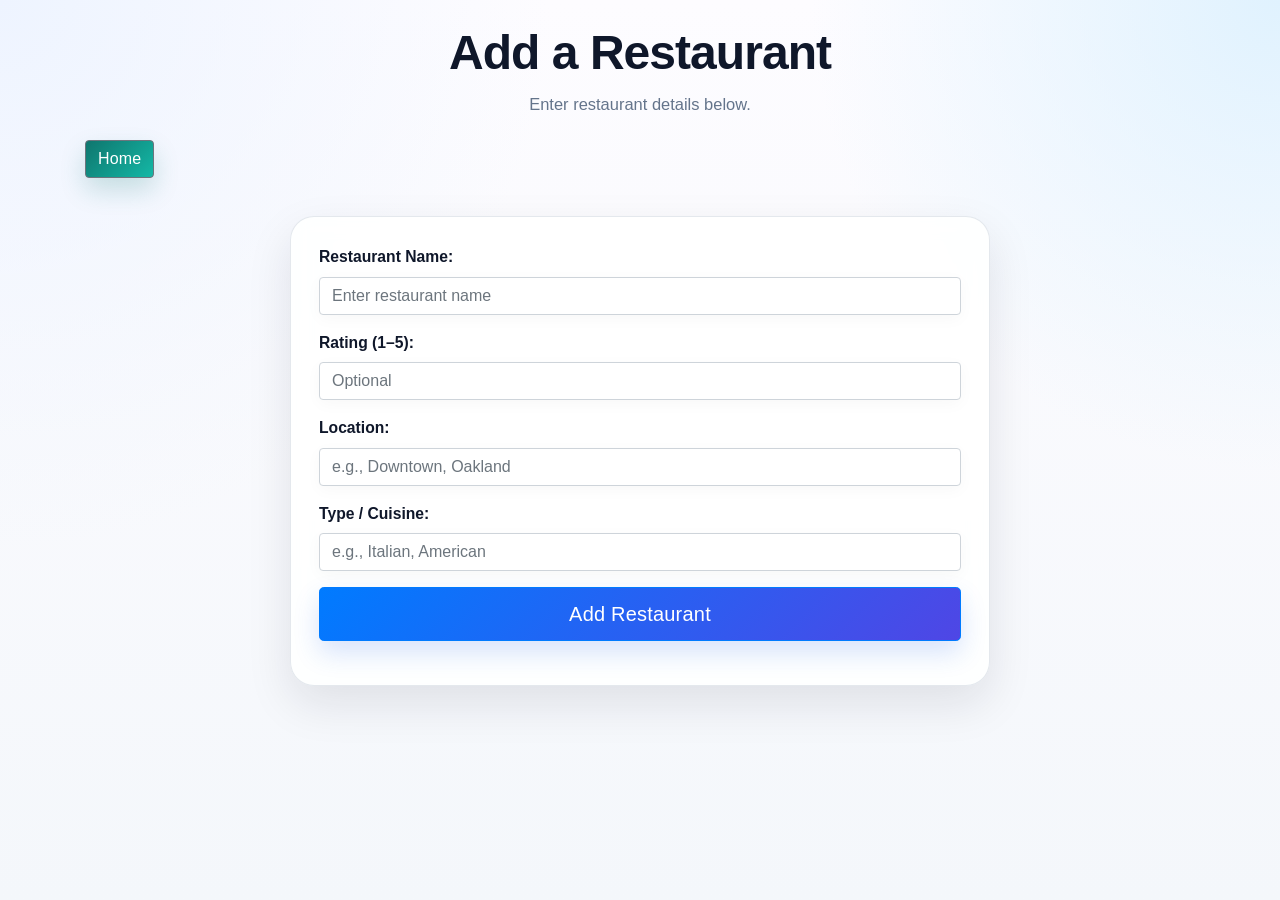
==== RestaurantsAdd.html @ 51a2eeac "Fixed names" ====
<!DOCTYPE html>
<html lang="en">
<head>
<meta charset="UTF-8" />
<meta name="viewport" content="width=device-width, initial-scale=1.0" />
<title>Add Restaurant</title>

<!-- Styles -->
<link rel="stylesheet" href="./stylesheets/style.css" />
<link rel="stylesheet" href="https://maxcdn.bootstrapcdn.com/bootstrap/4.5.2/css/bootstrap.min.css" />
</head>

<body>
<main class="page add-page">

<header class="page-header text-center py-4">
<div class="container">
<h1 class="page-title">Add a Restaurant</h1>
<p class="page-subtitle">Enter restaurant details below.</p>
</div>
</header>

<!-- Navigation -->
<div class="container mb-3">
<button class="btn btn-secondary" onclick="window.location.href='index.html'">
Home
</button>
</div>

<!-- Form Section -->
<section class="page-content">
<div class="container">
<form class="form form-card mx-auto" style="max-width: 700px;">

<!-- Restaurant Name -->
<div class="form-group">
<label for="restaurant_name"><b>Restaurant Name:</b></label>
<input
name="restaurant_name"
id="restaurant_name"
type="text"
class="form-control"
placeholder="Enter restaurant name"
required
/>
</div>

<!-- Rating -->
<div class="form-group">
<label for="rating"><b>Rating (1–5):</b></label>
<input
name="rating"
id="rating"
type="number"
min="1"
max="5"
class="form-control"
placeholder="Optional"
/>
</div>

<!-- Location -->
<div class="form-group">
<label for="location"><b>Location:</b></label>
<input
name="location"
id="location"
type="text"
class="form-control"
placeholder="e.g., Downtown, Oakland"
/>
</div>

<!-- Type -->
<div class="form-group">
<label for="type"><b>Type / Cuisine:</b></label>
<input
name="type"
id="type"
type="text"
class="form-control"
placeholder="e.g., Italian, American"
/>
</div>

<!-- Submit -->
<div class="form-group">
<button type="submit" class="btn btn-primary btn-lg btn-block">
Add Restaurant
</button>
</div>

</form>
</div>
</section>
</main>

<!-- Scripts -->
<script src="https://cdnjs.cloudflare.com/ajax/libs/jquery/3.2.1/jquery.min.js"></script>
<script src="./js/jquery.toaster.js"></script>

<!-- API Script -->
<script src="./js/postRestaurant.js"></script>
</body>
</html>
---- stylesheets/style.css ----
:root {
  --bg-main: #f4f7fb;
  --bg-gradient-1: #eef4ff;
  --bg-gradient-2: #fdfcff;
  --surface: rgba(255, 255, 255, 0.88);
  --surface-strong: #ffffff;
  --text-main: #1e293b;
  --text-soft: #64748b;
  --heading: #0f172a;

  --primary: #2563eb;
  --primary-hover: #1d4ed8;
  --primary-soft: #dbeafe;

  --secondary: #0f766e;
  --secondary-hover: #115e59;

  --accent: #f59e0b;
  --danger: #dc2626;
  --success: #16a34a;

  --border: rgba(148, 163, 184, 0.25);
  --border-strong: rgba(100, 116, 139, 0.22);

  --shadow-sm: 0 10px 25px rgba(15, 23, 42, 0.06);
  --shadow-md: 0 18px 45px rgba(15, 23, 42, 0.10);
  --shadow-lg: 0 24px 65px rgba(15, 23, 42, 0.14);

  --radius-sm: 10px;
  --radius-md: 16px;
  --radius-lg: 24px;

  --transition-fast: 0.2s ease;
  --transition-smooth: 0.35s ease;
}

* {
  box-sizing: border-box;
}

html {
  scroll-behavior: smooth;
}

body {
  background:
    radial-gradient(circle at top left, var(--bg-gradient-1), transparent 35%),
    radial-gradient(circle at top right, #e0f2fe, transparent 30%),
    linear-gradient(180deg, var(--bg-gradient-2) 0%, var(--bg-main) 100%);
  padding: 0;
  margin: 0;
  font-family: 'Nunito', sans-serif;
  font-size: 16px;
  color: var(--text-main);
  min-height: 100vh;
  line-height: 1.6;
}

input,
button,
select,
textarea {
  font-family: 'Nunito', sans-serif;
}

button {
  font-weight: 700;
}

a {
  color: var(--primary);
  text-decoration: none;
  transition: color var(--transition-fast);
}

a:hover {
  color: var(--primary-hover);
  text-decoration: none;
}

/* =========================================================
   PAGE LAYOUT
========================================================= */
.page {
  min-height: 100vh;
  padding-bottom: 40px;
}

.page-header {
  padding-top: 60px !important;
  padding-bottom: 20px !important;
}

.page-title,
.pages-text-center {
  text-align: center;
  color: var(--heading);
  font-weight: 800;
  letter-spacing: -0.02em;
  margin-bottom: 10px;
  font-size: clamp(2rem, 4vw, 3rem);
}

.page-subtitle {
  text-align: center;
  color: var(--text-soft);
  max-width: 720px;
  margin: 0 auto;
  font-size: 1.03rem;
}

.page-content {
  padding: 12px 0 20px;
}

.page-actions {
  padding-top: 24px;
  padding-bottom: 24px;
}

.container,
.container-fluid {
  position: relative;
  z-index: 1;
}

/* =========================================================
   CARDS / PANELS
========================================================= */
.form-card,
.table-section,
.main-div,
.loggedin-div,
.shipment-div {
  background: var(--surface);
  backdrop-filter: blur(10px);
  -webkit-backdrop-filter: blur(10px);
  border: 1px solid var(--border);
  border-radius: var(--radius-lg);
  box-shadow: var(--shadow-md);
}

.form-card,
.main-div,
.loggedin-div,
.shipment-div {
  padding: 28px;
}

.table-section {
  padding: 22px;
  overflow: hidden;
}

/* =========================================================
   FORMS
========================================================= */
.form {
  margin-top: 10px;
}

.form-group {
  margin-bottom: 1.25rem;
}

label {
  color: var(--heading);
  font-weight: 700;
  margin-bottom: 8px;
  display: inline-block;
  font-size: 0.98rem;
}

input,
select,
textarea,
.form-control {
  display: block;
  width: 100%;
  border: 1px solid var(--border-strong);
  border-radius: 14px;
  background: rgba(255, 255, 255, 0.96);
  padding: 14px 16px;
  outline: none;
  margin-bottom: 0;
  transition:
    border-color var(--transition-fast),
    box-shadow var(--transition-fast),
    transform var(--transition-fast),
    background var(--transition-fast);
  font-size: 1rem;
  color: var(--text-main);
  box-shadow: 0 4px 16px rgba(15, 23, 42, 0.03);
}

input::placeholder,
textarea::placeholder {
  color: #94a3b8;
}

input:focus,
select:focus,
textarea:focus,
.form-control:focus {
  border-color: rgba(37, 99, 235, 0.45);
  box-shadow: 0 0 0 4px rgba(37, 99, 235, 0.12);
  background: #ffffff;
  transform: translateY(-1px);
}

.form-control:disabled,
.form-control[readonly] {
  background-color: #f8fafc;
  opacity: 1;
}

/* =========================================================
   BUTTONS
========================================================= */
.btn,
.main-div button,
.loggedin-div button,
.action-btn {
  border: none;
  border-radius: 14px;
  padding: 13px 22px;
  font-size: 1rem;
  font-weight: 800;
  letter-spacing: 0.01em;
  transition:
    transform var(--transition-fast),
    box-shadow var(--transition-fast),
    background var(--transition-fast),
    color var(--transition-fast),
    opacity var(--transition-fast);
  box-shadow: 0 12px 26px rgba(37, 99, 235, 0.18);
  position: relative;
  overflow: hidden;
}

.btn::before,
.main-div button::before,
.loggedin-div button::before,
.action-btn::before {
  content: "";
  position: absolute;
  top: 0;
  left: -120%;
  width: 120%;
  height: 100%;
  background: linear-gradient(
    120deg,
    transparent 0%,
    rgba(255, 255, 255, 0.24) 45%,
    transparent 100%
  );
  transition: left 0.6s ease;
}

.btn:hover::before,
.main-div button:hover::before,
.loggedin-div button:hover::before,
.action-btn:hover::before {
  left: 130%;
}

.btn:hover,
.main-div button:hover,
.loggedin-div button:hover,
.action-btn:hover {
  transform: translateY(-3px) scale(1.01);
  box-shadow: 0 18px 32px rgba(37, 99, 235, 0.22);
  cursor: pointer;
}

.btn:active,
.main-div button:active,
.loggedin-div button:active,
.action-btn:active {
  transform: translateY(0) scale(0.98);
  box-shadow: 0 8px 20px rgba(37, 99, 235, 0.18);
}

.btn-primary,
.main-div button,
.loggedin-div button {
  background: linear-gradient(135deg, var(--primary), #4f46e5);
  color: #fff;
}

.btn-primary:hover,
.main-div button:hover,
.loggedin-div button:hover {
  background: linear-gradient(135deg, var(--primary-hover), #4338ca);
  color: #fff;
}

.btn-secondary,
.home-button .btn,
.logout-topright .btn,
.action-btn {
  background: linear-gradient(135deg, #0f766e, #14b8a6);
  color: #fff;
  box-shadow: 0 12px 26px rgba(15, 118, 110, 0.20);
}

.btn-secondary:hover,
.home-button .btn:hover,
.logout-topright .btn:hover,
.action-btn:hover {
  background: linear-gradient(135deg, var(--secondary-hover), #0f766e);
  color: #fff;
  box-shadow: 0 18px 34px rgba(15, 118, 110, 0.24);
}

.btn-block {
  border-radius: 16px;
  min-height: 54px;
}

.action-buttons {
  gap: 14px;
}

/* =========================================================
   HOME / TOP BUTTONS
========================================================= */
.home-button,
.logout-topright {
  position: static;
  margin: 0;
}

.home-button .btn,
.logout-topright .btn {
  min-width: 140px;
}

/* =========================================================
   LEGACY LAYOUT SUPPORT
========================================================= */
.main-div,
.loggedin-div {
  width: 420px;
  max-width: calc(100% - 24px);
  margin: 60px auto 0;
  font-size: 20px;
}

.main-div input {
  font-size: 1rem;
  margin-bottom: 18px;
}

.loggedin-div {
  width: 340px;
  max-width: calc(100% - 24px);
}

.loggedin-div p {
  margin-bottom: 20px;
}

.loggedin-div a {
  color: var(--primary);
  font-weight: 700;
}

.logo {
  width: 400px;
  max-width: 100%;
}

.shipment-div {
  width: 420px;
  max-width: calc(100% - 24px);
  margin: 60px auto 0;
}

.shipment-div p {
  margin-inline: 0;
}

/* =========================================================
   TABLE / GRID.JS
========================================================= */
#table {
  width: 100%;
}

.gridjs-wrapper {
  border: 1px solid var(--border) !important;
  border-radius: 18px !important;
  overflow: hidden !important;
  box-shadow: inset 0 1px 0 rgba(255,255,255,0.2);
}

.gridjs-container {
  color: var(--text-main);
  font-family: 'Nunito', sans-serif !important;
}

.gridjs-head {
  background: transparent !important;
}

.gridjs-search {
  margin-bottom: 18px !important;
}

.gridjs-search-input {
  border-radius: 14px !important;
  border: 1px solid var(--border-strong) !important;
  padding: 12px 16px !important;
  background: rgba(255,255,255,0.96) !important;
  color: var(--text-main) !important;
  transition: all var(--transition-fast) !important;
}

.gridjs-search-input:focus {
  border-color: rgba(37, 99, 235, 0.45) !important;
  box-shadow: 0 0 0 4px rgba(37, 99, 235, 0.12) !important;
  outline: none !important;
}

.gridjs-table {
  width: 100% !important;
  border-collapse: collapse !important;
  background: transparent !important;
}

.gridjs-th {
  background: linear-gradient(180deg, #f8fbff, #eef4ff) !important;
  color: var(--heading) !important;
  font-weight: 800 !important;
  border-bottom: 1px solid var(--border) !important;
  padding: 14px 16px !important;
}

.gridjs-td {
  padding: 14px 16px !important;
  border-bottom: 1px solid rgba(148, 163, 184, 0.18) !important;
  color: var(--text-main) !important;
  background: rgba(255,255,255,0.78) !important;
}

.gridjs-tr:hover .gridjs-td {
  background: #f8fbff !important;
}

.gridjs-footer {
  border-top: 1px solid var(--border) !important;
  background: rgba(255, 255, 255, 0.8) !important;
  padding: 14px !important;
}

.gridjs-pagination .gridjs-pages button {
  border-radius: 10px !important;
  border: 1px solid var(--border) !important;
  background: #fff !important;
  color: var(--text-main) !important;
  transition: all var(--transition-fast) !important;
}

.gridjs-pagination .gridjs-pages button:hover {
  background: var(--primary-soft) !important;
  color: var(--primary) !important;
  transform: translateY(-1px);
}

.gridjs-pagination .gridjs-pages button.gridjs-currentPage {
  background: linear-gradient(135deg, var(--primary), #4f46e5) !important;
  color: #fff !important;
  border-color: transparent !important;
  box-shadow: 0 10px 20px rgba(37, 99, 235, 0.18);
}

/* =========================================================
   TOAST / NOTIFICATIONS
========================================================= */
.toaster {
  top: 18px !important;
  right: 18px !important;
}

.alert {
  border: none !important;
  border-radius: 16px !important;
  box-shadow: var(--shadow-md) !important;
  padding: 16px 18px !important;
  font-weight: 700;
}

.alert-success {
  background: linear-gradient(135deg, #dcfce7, #bbf7d0) !important;
  color: #166534 !important;
}

.alert-danger {
  background: linear-gradient(135deg, #fee2e2, #fecaca) !important;
  color: #991b1b !important;
}

.alert-warning {
  background: linear-gradient(135deg, #fef3c7, #fde68a) !important;
  color: #92400e !important;
}

.alert-info {
  background: linear-gradient(135deg, #dbeafe, #bfdbfe) !important;
  color: #1d4ed8 !important;
}

/* =========================================================
   UTILITIES / DECORATIVE ELEMENTS
========================================================= */
div.relative {
  position: relative;
  left: 0;
  border: none;
}

.topright {
  position: absolute;
  top: 40px;
  right: 16px;
  font-size: 18px;
}

.preloader {
  position: fixed;
  inset: 0;
  background: rgba(255, 255, 255, 0.9);
  z-index: 9999;
  backdrop-filter: blur(6px);
  -webkit-backdrop-filter: blur(6px);
}

.spinner {
  margin: auto;
  width: 58px;
  height: 58px;
  position: relative;
  border: 3px solid rgba(37, 99, 235, 0.12);
  border-radius: 50%;
  top: 50%;
  transform: translateY(-50%);
}

.spinner:before {
  content: "";
  display: block;
  padding-top: 100%;
}

.spinner:after {
  content: "";
  position: absolute;
  inset: 0;
  border-radius: 50%;
  border: 3px solid var(--primary);
  border-top-color: transparent;
  animation: spin 0.9s linear infinite;
}

/* =========================================================
   RESPONSIVE
========================================================= */
@media (max-width: 991px) {
  .page-header {
    padding-top: 44px !important;
  }

  .form-card,
  .table-section,
  .main-div,
  .loggedin-div,
  .shipment-div {
    padding: 22px;
    border-radius: 20px;
  }

  .page-subtitle {
    font-size: 0.98rem;
    padding: 0 10px;
  }
}

@media (max-width: 767px) {
  body {
    font-size: 15px;
  }

  .page-title,
  .pages-text-center {
    margin-top: 0;
    margin-bottom: 10px;
  }

  .container,
  .container-fluid {
    padding-left: 16px;
    padding-right: 16px;
  }

  .form-card,
  .table-section {
    padding: 18px;
  }

  .btn,
  .main-div button,
  .loggedin-div button,
  .action-btn {
    width: 100%;
  }

  .action-buttons {
    width: 100%;
    display: grid !important;
    grid-template-columns: 1fr;
  }

  .gridjs-search {
    width: 100%;
  }

  .gridjs-search-input {
    width: 100% !important;
  }
}

@keyframes spin {
  to {
    transform: rotate(360deg);
  }
}
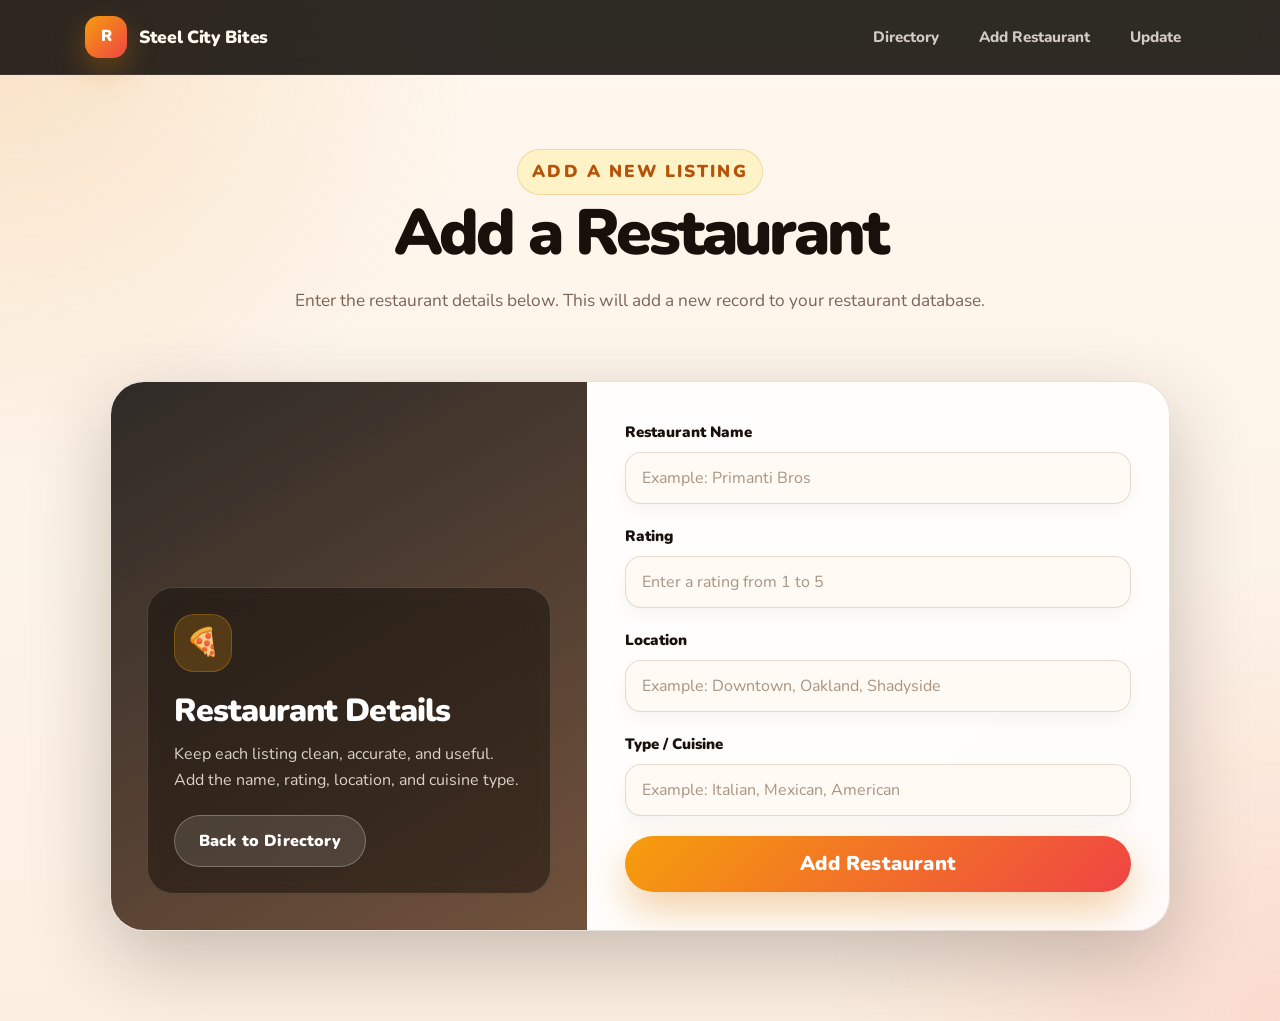
==== commit 0305e13d: "Update RestaurantsAdd.html" ====
--- a/RestaurantsAdd.html
+++ b/RestaurantsAdd.html
@@ -1,105 +1,161 @@
 <!DOCTYPE html>
 <html lang="en">
 <head>
-<meta charset="UTF-8" />
-<meta name="viewport" content="width=device-width, initial-scale=1.0" />
-<title>Add Restaurant</title>
+  <meta charset="UTF-8" />
+  <meta name="viewport" content="width=device-width, initial-scale=1.0" />
 
-<!-- Styles -->
-<link rel="stylesheet" href="./stylesheets/style.css" />
-<link rel="stylesheet" href="https://maxcdn.bootstrapcdn.com/bootstrap/4.5.2/css/bootstrap.min.css" />
+  <title>Add Restaurant</title>
+
+  <!-- Google Font -->
+  <link href="https://fonts.googleapis.com/css?family=Nunito:400,600,700,800,900" rel="stylesheet" />
+
+  <!-- Bootstrap -->
+  <link rel="stylesheet" href="https://maxcdn.bootstrapcdn.com/bootstrap/4.5.2/css/bootstrap.min.css" />
+
+  <!-- Custom CSS -->
+  <link rel="stylesheet" href="./stylesheets/style.css" />
 </head>
 
 <body>
-<main class="page add-page">
+  <main class="site-page form-page">
 
-<header class="page-header text-center py-4">
-<div class="container">
-<h1 class="page-title">Add a Restaurant</h1>
-<p class="page-subtitle">Enter restaurant details below.</p>
-</div>
-</header>
+    <!-- NAVBAR -->
+    <nav class="restaurant-navbar">
+      <div class="container nav-inner">
+        <a href="index.html" class="brand">
+          <span class="brand-mark">R</span>
+          <span class="brand-text">Steel City Bites</span>
+        </a>
 
-<!-- Navigation -->
-<div class="container mb-3">
-<button class="btn btn-secondary" onclick="window.location.href='index.html'">
-Home
-</button>
-</div>
+        <div class="nav-links">
+          <a href="index.html">Directory</a>
+          <a href="RestaurantsAdd.html">Add Restaurant</a>
+          <a href="RestaurantsUpdate.html">Update</a>
+        </div>
+      </div>
+    </nav>
 
-<!-- Form Section -->
-<section class="page-content">
-<div class="container">
-<form class="form form-card mx-auto" style="max-width: 700px;">
+    <!-- FORM HERO -->
+    <header class="form-hero">
+      <div class="container">
+        <div class="form-hero-content reveal">
+          <p class="eyebrow">Add a new listing</p>
+          <h1>Add a Restaurant</h1>
+          <p>
+            Enter the restaurant details below. This will add a new record to your restaurant database.
+          </p>
+        </div>
+      </div>
+    </header>
 
-<!-- Restaurant Name -->
-<div class="form-group">
-<label for="restaurant_name"><b>Restaurant Name:</b></label>
-<input
-name="restaurant_name"
-id="restaurant_name"
-type="text"
-class="form-control"
-placeholder="Enter restaurant name"
-required
-/>
-</div>
+    <!-- FORM SECTION -->
+    <section class="form-section">
+      <div class="container">
 
-<!-- Rating -->
-<div class="form-group">
-<label for="rating"><b>Rating (1–5):</b></label>
-<input
-name="rating"
-id="rating"
-type="number"
-min="1"
-max="5"
-class="form-control"
-placeholder="Optional"
-/>
-</div>
+        <div class="form-shell reveal delay-1">
 
-<!-- Location -->
-<div class="form-group">
-<label for="location"><b>Location:</b></label>
-<input
-name="location"
-id="location"
-type="text"
-class="form-control"
-placeholder="e.g., Downtown, Oakland"
-/>
-</div>
+          <div class="form-side">
+            <div class="form-side-card">
+              <span class="side-icon">🍕</span>
+              <h2>Restaurant Details</h2>
+              <p>
+                Keep each listing clean, accurate, and useful. Add the name, rating,
+                location, and cuisine type.
+              </p>
 
-<!-- Type -->
-<div class="form-group">
-<label for="type"><b>Type / Cuisine:</b></label>
-<input
-name="type"
-id="type"
-type="text"
-class="form-control"
-placeholder="e.g., Italian, American"
-/>
-</div>
+              <button class="btn btn-outline-light-custom" onclick="window.location.href='index.html'" type="button">
+                Back to Directory
+              </button>
+            </div>
+          </div>
 
-<!-- Submit -->
-<div class="form-group">
-<button type="submit" class="btn btn-primary btn-lg btn-block">
-Add Restaurant
-</button>
-</div>
+          <form class="form restaurant-form">
 
-</form>
-</div>
-</section>
-</main>
+            <div class="form-group">
+              <label for="restaurant_name">Restaurant Name</label>
+              <input
+                name="restaurant_name"
+                id="restaurant_name"
+                type="text"
+                class="form-control"
+                placeholder="Example: Primanti Bros"
+                required
+              />
+            </div>
 
-<!-- Scripts -->
-<script src="https://cdnjs.cloudflare.com/ajax/libs/jquery/3.2.1/jquery.min.js"></script>
-<script src="./js/jquery.toaster.js"></script>
+            <div class="form-group">
+              <label for="rating">Rating</label>
+              <input
+                name="rating"
+                id="rating"
+                type="number"
+                min="1"
+                max="5"
+                class="form-control"
+                placeholder="Enter a rating from 1 to 5"
+              />
+            </div>
 
-<!-- API Script -->
-<script src="./js/postRestaurant.js"></script>
+            <div class="form-group">
+              <label for="location">Location</label>
+              <input
+                name="location"
+                id="location"
+                type="text"
+                class="form-control"
+                placeholder="Example: Downtown, Oakland, Shadyside"
+              />
+            </div>
+
+            <div class="form-group">
+              <label for="type">Type / Cuisine</label>
+              <input
+                name="type"
+                id="type"
+                type="text"
+                class="form-control"
+                placeholder="Example: Italian, Mexican, American"
+              />
+            </div>
+
+            <button type="submit" class="btn btn-primary-custom btn-lg btn-block">
+              Add Restaurant
+            </button>
+
+          </form>
+
+        </div>
+
+      </div>
+    </section>
+
+  </main>
+
+  <!-- Scripts -->
+  <script src="https://cdnjs.cloudflare.com/ajax/libs/jquery/3.2.1/jquery.min.js"></script>
+  <script src="./js/jquery.toaster.js"></script>
+  <script src="./js/postRestaurants.js"></script>
+
+  <!-- Fade-in animation script -->
+  <script>
+    const revealElements = document.querySelectorAll(".reveal");
+
+    const revealObserver = new IntersectionObserver(
+      entries => {
+        entries.forEach(entry => {
+          if (entry.isIntersecting) {
+            entry.target.classList.add("visible");
+          }
+        });
+      },
+      {
+        threshold: 0.15
+      }
+    );
+
+    revealElements.forEach(element => {
+      revealObserver.observe(element);
+    });
+  </script>
 </body>
-</html>+</html>
--- a/stylesheets/style.css
+++ b/stylesheets/style.css
@@ -1,39 +1,47 @@
 :root {
-  --bg-main: #f4f7fb;
-  --bg-gradient-1: #eef4ff;
-  --bg-gradient-2: #fdfcff;
-  --surface: rgba(255, 255, 255, 0.88);
-  --surface-strong: #ffffff;
-  --text-main: #1e293b;
-  --text-soft: #64748b;
-  --heading: #0f172a;
-
-  --primary: #2563eb;
-  --primary-hover: #1d4ed8;
-  --primary-soft: #dbeafe;
-
-  --secondary: #0f766e;
-  --secondary-hover: #115e59;
-
-  --accent: #f59e0b;
-  --danger: #dc2626;
-  --success: #16a34a;
-
-  --border: rgba(148, 163, 184, 0.25);
-  --border-strong: rgba(100, 116, 139, 0.22);
-
-  --shadow-sm: 0 10px 25px rgba(15, 23, 42, 0.06);
-  --shadow-md: 0 18px 45px rgba(15, 23, 42, 0.10);
-  --shadow-lg: 0 24px 65px rgba(15, 23, 42, 0.14);
-
-  --radius-sm: 10px;
-  --radius-md: 16px;
-  --radius-lg: 24px;
+  --bg-dark: #120d09;
+  --bg-brown: #21150f;
+  --bg-cream: #fff8ef;
+  --bg-soft: #fbefe1;
+
+  --surface: rgba(255, 255, 255, 0.92);
+  --surface-dark: rgba(38, 23, 15, 0.92);
+
+  --text-main: #2a1c13;
+  --text-soft: #7b6556;
+  --text-light: #fff8ef;
+
+  --heading: #1a100b;
+
+  --primary: #d97706;
+  --primary-hover: #b45309;
+  --primary-light: #fef3c7;
+
+  --accent: #ef4444;
+  --accent-dark: #991b1b;
+
+  --green: #166534;
+  --green-soft: #dcfce7;
+
+  --border: rgba(120, 72, 38, 0.18);
+  --border-light: rgba(255, 255, 255, 0.18);
+
+  --shadow-sm: 0 10px 24px rgba(33, 21, 15, 0.10);
+  --shadow-md: 0 20px 50px rgba(33, 21, 15, 0.16);
+  --shadow-lg: 0 28px 80px rgba(33, 21, 15, 0.24);
+
+  --radius-sm: 12px;
+  --radius-md: 18px;
+  --radius-lg: 28px;
 
   --transition-fast: 0.2s ease;
   --transition-smooth: 0.35s ease;
 }
 
+/* =========================================================
+   GLOBAL
+========================================================= */
+
 * {
   box-sizing: border-box;
 }
@@ -43,365 +51,413 @@
 }
 
 body {
+  margin: 0;
+  padding: 0;
+  font-family: 'Nunito', sans-serif;
+  color: var(--text-main);
   background:
-    radial-gradient(circle at top left, var(--bg-gradient-1), transparent 35%),
-    radial-gradient(circle at top right, #e0f2fe, transparent 30%),
-    linear-gradient(180deg, var(--bg-gradient-2) 0%, var(--bg-main) 100%);
-  padding: 0;
-  margin: 0;
-  font-family: 'Nunito', sans-serif;
-  font-size: 16px;
-  color: var(--text-main);
+    radial-gradient(circle at top left, rgba(217, 119, 6, 0.16), transparent 28%),
+    radial-gradient(circle at top right, rgba(239, 68, 68, 0.12), transparent 30%),
+    linear-gradient(180deg, var(--bg-cream) 0%, var(--bg-soft) 100%);
   min-height: 100vh;
   line-height: 1.6;
 }
 
+button,
 input,
-button,
 select,
 textarea {
   font-family: 'Nunito', sans-serif;
 }
 
-button {
-  font-weight: 700;
-}
-
 a {
-  color: var(--primary);
+  color: inherit;
   text-decoration: none;
-  transition: color var(--transition-fast);
 }
 
 a:hover {
-  color: var(--primary-hover);
   text-decoration: none;
 }
 
-/* =========================================================
-   PAGE LAYOUT
-========================================================= */
-.page {
+.site-page {
   min-height: 100vh;
-  padding-bottom: 40px;
-}
-
-.page-header {
-  padding-top: 60px !important;
-  padding-bottom: 20px !important;
-}
-
-.page-title,
-.pages-text-center {
-  text-align: center;
-  color: var(--heading);
+  overflow-x: hidden;
+}
+
+/* =========================================================
+   NAVBAR
+========================================================= */
+
+.restaurant-navbar {
+  position: sticky;
+  top: 0;
+  z-index: 50;
+  background: rgba(18, 13, 9, 0.88);
+  backdrop-filter: blur(18px);
+  -webkit-backdrop-filter: blur(18px);
+  border-bottom: 1px solid rgba(255, 255, 255, 0.08);
+}
+
+.nav-inner {
+  min-height: 74px;
+  display: flex;
+  align-items: center;
+  justify-content: space-between;
+  gap: 24px;
+}
+
+.brand {
+  display: inline-flex;
+  align-items: center;
+  gap: 12px;
+  color: var(--text-light);
+  font-weight: 900;
+  letter-spacing: -0.02em;
+}
+
+.brand:hover {
+  color: #ffffff;
+}
+
+.brand-mark {
+  width: 42px;
+  height: 42px;
+  border-radius: 14px;
+  display: inline-flex;
+  align-items: center;
+  justify-content: center;
+  background:
+    linear-gradient(135deg, #f59e0b, #ef4444);
+  color: white;
+  font-weight: 900;
+  box-shadow: 0 12px 30px rgba(217, 119, 6, 0.35);
+}
+
+.brand-text {
+  font-size: 1.1rem;
+}
+
+.nav-links {
+  display: flex;
+  align-items: center;
+  gap: 12px;
+}
+
+.nav-links a {
+  color: rgba(255, 248, 239, 0.78);
   font-weight: 800;
-  letter-spacing: -0.02em;
-  margin-bottom: 10px;
-  font-size: clamp(2rem, 4vw, 3rem);
-}
-
-.page-subtitle {
-  text-align: center;
-  color: var(--text-soft);
-  max-width: 720px;
-  margin: 0 auto;
-  font-size: 1.03rem;
-}
-
-.page-content {
-  padding: 12px 0 20px;
-}
-
-.page-actions {
-  padding-top: 24px;
-  padding-bottom: 24px;
-}
-
-.container,
-.container-fluid {
+  font-size: 0.95rem;
+  padding: 10px 14px;
+  border-radius: 999px;
+  transition:
+    background var(--transition-fast),
+    color var(--transition-fast),
+    transform var(--transition-fast);
+}
+
+.nav-links a:hover {
+  color: #ffffff;
+  background: rgba(255, 255, 255, 0.10);
+  transform: translateY(-1px);
+}
+
+/* =========================================================
+   HERO
+========================================================= */
+
+.hero-section {
   position: relative;
-  z-index: 1;
-}
-
-/* =========================================================
-   CARDS / PANELS
-========================================================= */
-.form-card,
-.table-section,
-.main-div,
-.loggedin-div,
-.shipment-div {
-  background: var(--surface);
-  backdrop-filter: blur(10px);
-  -webkit-backdrop-filter: blur(10px);
-  border: 1px solid var(--border);
-  border-radius: var(--radius-lg);
-  box-shadow: var(--shadow-md);
-}
-
-.form-card,
-.main-div,
-.loggedin-div,
-.shipment-div {
-  padding: 28px;
-}
-
-.table-section {
-  padding: 22px;
+  min-height: 620px;
+  display: flex;
+  align-items: center;
+  background:
+    linear-gradient(120deg, rgba(18, 13, 9, 0.90), rgba(61, 34, 18, 0.72)),
+    url("https://images.unsplash.com/photo-1517248135467-4c7edcad34c4?auto=format&fit=crop&w=1800&q=80");
+  background-size: cover;
+  background-position: center;
   overflow: hidden;
 }
 
-/* =========================================================
-   FORMS
-========================================================= */
-.form {
-  margin-top: 10px;
-}
-
-.form-group {
-  margin-bottom: 1.25rem;
-}
-
-label {
-  color: var(--heading);
-  font-weight: 700;
-  margin-bottom: 8px;
-  display: inline-block;
-  font-size: 0.98rem;
-}
-
-input,
-select,
-textarea,
-.form-control {
-  display: block;
-  width: 100%;
-  border: 1px solid var(--border-strong);
-  border-radius: 14px;
-  background: rgba(255, 255, 255, 0.96);
-  padding: 14px 16px;
-  outline: none;
-  margin-bottom: 0;
-  transition:
-    border-color var(--transition-fast),
-    box-shadow var(--transition-fast),
-    transform var(--transition-fast),
-    background var(--transition-fast);
-  font-size: 1rem;
-  color: var(--text-main);
-  box-shadow: 0 4px 16px rgba(15, 23, 42, 0.03);
-}
-
-input::placeholder,
-textarea::placeholder {
-  color: #94a3b8;
-}
-
-input:focus,
-select:focus,
-textarea:focus,
-.form-control:focus {
-  border-color: rgba(37, 99, 235, 0.45);
-  box-shadow: 0 0 0 4px rgba(37, 99, 235, 0.12);
-  background: #ffffff;
-  transform: translateY(-1px);
-}
-
-.form-control:disabled,
-.form-control[readonly] {
-  background-color: #f8fafc;
-  opacity: 1;
+.hero-section::before {
+  content: "";
+  position: absolute;
+  inset: 0;
+  background:
+    radial-gradient(circle at 20% 20%, rgba(245, 158, 11, 0.26), transparent 28%),
+    radial-gradient(circle at 80% 65%, rgba(239, 68, 68, 0.20), transparent 26%);
+  pointer-events: none;
+}
+
+.hero-overlay {
+  position: absolute;
+  inset: 0;
+  background:
+    linear-gradient(180deg, rgba(18, 13, 9, 0.12), rgba(18, 13, 9, 0.75));
+}
+
+.hero-content {
+  position: relative;
+  z-index: 2;
+  max-width: 800px;
+  padding: 90px 0;
+}
+
+.hero-badge,
+.eyebrow {
+  display: inline-flex;
+  align-items: center;
+  width: fit-content;
+  padding: 8px 14px;
+  border-radius: 999px;
+  background: rgba(245, 158, 11, 0.16);
+  color: #fbbf24;
+  border: 1px solid rgba(245, 158, 11, 0.30);
+  font-size: 0.82rem;
+  font-weight: 900;
+  text-transform: uppercase;
+  letter-spacing: 0.12em;
+  margin-bottom: 18px;
+}
+
+.hero-title {
+  color: #ffffff;
+  font-weight: 900;
+  line-height: 1.04;
+  letter-spacing: -0.05em;
+  font-size: clamp(2.7rem, 7vw, 5.8rem);
+  margin-bottom: 24px;
+}
+
+.hero-subtitle {
+  color: rgba(255, 248, 239, 0.82);
+  font-size: clamp(1.05rem, 2vw, 1.28rem);
+  max-width: 680px;
+  margin-bottom: 34px;
+}
+
+.hero-actions {
+  display: flex;
+  align-items: center;
+  flex-wrap: wrap;
+  gap: 16px;
 }
 
 /* =========================================================
    BUTTONS
 ========================================================= */
-.btn,
-.main-div button,
-.loggedin-div button,
-.action-btn {
-  border: none;
-  border-radius: 14px;
-  padding: 13px 22px;
-  font-size: 1rem;
-  font-weight: 800;
+
+.btn {
+  border-radius: 999px !important;
+  font-weight: 900 !important;
   letter-spacing: 0.01em;
+  padding: 13px 24px !important;
+  border: none !important;
+  position: relative;
+  overflow: hidden;
   transition:
     transform var(--transition-fast),
     box-shadow var(--transition-fast),
     background var(--transition-fast),
-    color var(--transition-fast),
-    opacity var(--transition-fast);
-  box-shadow: 0 12px 26px rgba(37, 99, 235, 0.18);
-  position: relative;
-  overflow: hidden;
-}
-
-.btn::before,
-.main-div button::before,
-.loggedin-div button::before,
-.action-btn::before {
+    color var(--transition-fast) !important;
+}
+
+.btn::before {
   content: "";
   position: absolute;
   top: 0;
-  left: -120%;
+  left: -140%;
   width: 120%;
   height: 100%;
   background: linear-gradient(
     120deg,
     transparent 0%,
-    rgba(255, 255, 255, 0.24) 45%,
+    rgba(255, 255, 255, 0.35) 48%,
     transparent 100%
   );
-  transition: left 0.6s ease;
-}
-
-.btn:hover::before,
-.main-div button:hover::before,
-.loggedin-div button:hover::before,
-.action-btn:hover::before {
-  left: 130%;
-}
-
-.btn:hover,
-.main-div button:hover,
-.loggedin-div button:hover,
-.action-btn:hover {
-  transform: translateY(-3px) scale(1.01);
-  box-shadow: 0 18px 32px rgba(37, 99, 235, 0.22);
-  cursor: pointer;
-}
-
-.btn:active,
-.main-div button:active,
-.loggedin-div button:active,
-.action-btn:active {
+  transition: left 0.7s ease;
+}
+
+.btn:hover::before {
+  left: 140%;
+}
+
+.btn:hover {
+  transform: translateY(-3px);
+}
+
+.btn:active {
   transform: translateY(0) scale(0.98);
-  box-shadow: 0 8px 20px rgba(37, 99, 235, 0.18);
-}
-
-.btn-primary,
-.main-div button,
-.loggedin-div button {
-  background: linear-gradient(135deg, var(--primary), #4f46e5);
-  color: #fff;
-}
-
-.btn-primary:hover,
-.main-div button:hover,
-.loggedin-div button:hover {
-  background: linear-gradient(135deg, var(--primary-hover), #4338ca);
-  color: #fff;
-}
-
-.btn-secondary,
-.home-button .btn,
-.logout-topright .btn,
-.action-btn {
-  background: linear-gradient(135deg, #0f766e, #14b8a6);
-  color: #fff;
-  box-shadow: 0 12px 26px rgba(15, 118, 110, 0.20);
-}
-
-.btn-secondary:hover,
-.home-button .btn:hover,
-.logout-topright .btn:hover,
-.action-btn:hover {
-  background: linear-gradient(135deg, var(--secondary-hover), #0f766e);
-  color: #fff;
-  box-shadow: 0 18px 34px rgba(15, 118, 110, 0.24);
-}
-
-.btn-block {
-  border-radius: 16px;
-  min-height: 54px;
-}
-
-.action-buttons {
-  gap: 14px;
-}
-
-/* =========================================================
-   HOME / TOP BUTTONS
-========================================================= */
-.home-button,
-.logout-topright {
-  position: static;
+}
+
+.btn-primary-custom {
+  background: linear-gradient(135deg, #f59e0b, #ef4444) !important;
+  color: #ffffff !important;
+  box-shadow: 0 18px 40px rgba(217, 119, 6, 0.34);
+}
+
+.btn-primary-custom:hover {
+  background: linear-gradient(135deg, #d97706, #dc2626) !important;
+  color: #ffffff !important;
+  box-shadow: 0 24px 54px rgba(217, 119, 6, 0.42);
+}
+
+.btn-outline-custom {
+  background: rgba(255, 255, 255, 0.10) !important;
+  color: #ffffff !important;
+  border: 1px solid rgba(255, 255, 255, 0.28) !important;
+  backdrop-filter: blur(10px);
+  -webkit-backdrop-filter: blur(10px);
+}
+
+.btn-outline-custom:hover {
+  background: rgba(255, 255, 255, 0.18) !important;
+  color: #ffffff !important;
+  box-shadow: 0 18px 44px rgba(0, 0, 0, 0.22);
+}
+
+.btn-outline-light-custom {
+  background: rgba(255, 255, 255, 0.12) !important;
+  color: #ffffff !important;
+  border: 1px solid rgba(255, 255, 255, 0.26) !important;
+  box-shadow: none !important;
+}
+
+.btn-outline-light-custom:hover {
+  background: rgba(255, 255, 255, 0.20) !important;
+  color: #ffffff !important;
+}
+
+/* =========================================================
+   FEATURE SECTION
+========================================================= */
+
+.feature-section {
+  padding: 72px 0 36px;
+  margin-top: -80px;
+  position: relative;
+  z-index: 5;
+}
+
+.feature-card {
+  height: 100%;
+  background: var(--surface);
+  border: 1px solid rgba(120, 72, 38, 0.14);
+  border-radius: var(--radius-lg);
+  padding: 30px;
+  box-shadow: var(--shadow-md);
+  backdrop-filter: blur(16px);
+  -webkit-backdrop-filter: blur(16px);
+  transition:
+    transform var(--transition-smooth),
+    box-shadow var(--transition-smooth),
+    border-color var(--transition-smooth);
+}
+
+.feature-card:hover {
+  transform: translateY(-8px);
+  box-shadow: var(--shadow-lg);
+  border-color: rgba(217, 119, 6, 0.34);
+}
+
+.feature-icon {
+  width: 58px;
+  height: 58px;
+  border-radius: 20px;
+  background: var(--primary-light);
+  display: flex;
+  align-items: center;
+  justify-content: center;
+  font-size: 1.7rem;
+  margin-bottom: 22px;
+}
+
+.feature-card h3 {
+  font-weight: 900;
+  color: var(--heading);
+  font-size: 1.25rem;
+  margin-bottom: 10px;
+}
+
+.feature-card p {
+  color: var(--text-soft);
   margin: 0;
 }
 
-.home-button .btn,
-.logout-topright .btn {
-  min-width: 140px;
-}
-
-/* =========================================================
-   LEGACY LAYOUT SUPPORT
-========================================================= */
-.main-div,
-.loggedin-div {
-  width: 420px;
-  max-width: calc(100% - 24px);
-  margin: 60px auto 0;
-  font-size: 20px;
-}
-
-.main-div input {
-  font-size: 1rem;
-  margin-bottom: 18px;
-}
-
-.loggedin-div {
-  width: 340px;
-  max-width: calc(100% - 24px);
-}
-
-.loggedin-div p {
-  margin-bottom: 20px;
-}
-
-.loggedin-div a {
-  color: var(--primary);
-  font-weight: 700;
-}
-
-.logo {
-  width: 400px;
-  max-width: 100%;
-}
-
-.shipment-div {
-  width: 420px;
-  max-width: calc(100% - 24px);
-  margin: 60px auto 0;
-}
-
-.shipment-div p {
-  margin-inline: 0;
-}
-
-/* =========================================================
-   TABLE / GRID.JS
-========================================================= */
+/* =========================================================
+   DIRECTORY / TABLE
+========================================================= */
+
+.directory-section {
+  padding: 40px 0 90px;
+}
+
+.table-panel {
+  background: rgba(255, 255, 255, 0.90);
+  border: 1px solid rgba(120, 72, 38, 0.16);
+  border-radius: 32px;
+  padding: 28px;
+  box-shadow: var(--shadow-lg);
+  backdrop-filter: blur(16px);
+  -webkit-backdrop-filter: blur(16px);
+  overflow: hidden;
+}
+
+.section-heading {
+  display: flex;
+  align-items: flex-start;
+  justify-content: space-between;
+  gap: 22px;
+  margin-bottom: 24px;
+}
+
+.section-heading .eyebrow {
+  color: var(--primary-hover);
+  background: var(--primary-light);
+  border-color: rgba(217, 119, 6, 0.22);
+  margin-bottom: 12px;
+}
+
+.section-heading h2 {
+  font-size: clamp(1.7rem, 3vw, 2.4rem);
+  color: var(--heading);
+  font-weight: 900;
+  letter-spacing: -0.03em;
+  margin-bottom: 6px;
+}
+
+.section-heading p {
+  color: var(--text-soft);
+  margin: 0;
+}
+
+.section-pill {
+  white-space: nowrap;
+  padding: 10px 16px;
+  border-radius: 999px;
+  background: var(--green-soft);
+  color: var(--green);
+  font-weight: 900;
+  font-size: 0.88rem;
+}
+
+/* =========================================================
+   GRID.JS CUSTOM STYLE
+========================================================= */
+
 #table {
   width: 100%;
 }
 
+.gridjs-container {
+  font-family: 'Nunito', sans-serif !important;
+  color: var(--text-main) !important;
+}
+
 .gridjs-wrapper {
-  border: 1px solid var(--border) !important;
-  border-radius: 18px !important;
+  border-radius: 22px !important;
+  border: 1px solid rgba(120, 72, 38, 0.16) !important;
   overflow: hidden !important;
-  box-shadow: inset 0 1px 0 rgba(255,255,255,0.2);
-}
-
-.gridjs-container {
-  color: var(--text-main);
-  font-family: 'Nunito', sans-serif !important;
-}
-
-.gridjs-head {
-  background: transparent !important;
+  box-shadow: inset 0 1px 0 rgba(255, 255, 255, 0.45) !important;
 }
 
 .gridjs-search {
@@ -409,86 +465,271 @@
 }
 
 .gridjs-search-input {
-  border-radius: 14px !important;
-  border: 1px solid var(--border-strong) !important;
-  padding: 12px 16px !important;
-  background: rgba(255,255,255,0.96) !important;
+  border-radius: 999px !important;
+  border: 1px solid rgba(120, 72, 38, 0.18) !important;
+  padding: 13px 18px !important;
+  background: #fffaf3 !important;
   color: var(--text-main) !important;
-  transition: all var(--transition-fast) !important;
+  box-shadow: 0 8px 20px rgba(33, 21, 15, 0.06) !important;
+  transition:
+    border-color var(--transition-fast),
+    box-shadow var(--transition-fast),
+    transform var(--transition-fast) !important;
 }
 
 .gridjs-search-input:focus {
-  border-color: rgba(37, 99, 235, 0.45) !important;
-  box-shadow: 0 0 0 4px rgba(37, 99, 235, 0.12) !important;
+  border-color: rgba(217, 119, 6, 0.45) !important;
+  box-shadow: 0 0 0 4px rgba(217, 119, 6, 0.14) !important;
+  transform: translateY(-1px);
   outline: none !important;
 }
 
 .gridjs-table {
   width: 100% !important;
   border-collapse: collapse !important;
-  background: transparent !important;
 }
 
 .gridjs-th {
-  background: linear-gradient(180deg, #f8fbff, #eef4ff) !important;
-  color: var(--heading) !important;
+  background: linear-gradient(180deg, #fff8ef, #fbe7cc) !important;
+  color: #2a1c13 !important;
+  font-weight: 900 !important;
+  border-bottom: 1px solid rgba(120, 72, 38, 0.18) !important;
+  padding: 15px 16px !important;
+}
+
+.gridjs-td {
+  padding: 15px 16px !important;
+  color: var(--text-main) !important;
+  background: rgba(255, 255, 255, 0.78) !important;
+  border-bottom: 1px solid rgba(120, 72, 38, 0.10) !important;
+}
+
+.gridjs-tr {
+  transition: background var(--transition-fast);
+}
+
+.gridjs-tr:hover .gridjs-td {
+  background: #fff8ef !important;
+}
+
+.gridjs-footer {
+  border-top: 1px solid rgba(120, 72, 38, 0.14) !important;
+  background: #fffaf3 !important;
+  padding: 14px !important;
+}
+
+.gridjs-pagination .gridjs-pages button {
+  border-radius: 12px !important;
+  border: 1px solid rgba(120, 72, 38, 0.16) !important;
+  background: #ffffff !important;
+  color: var(--text-main) !important;
   font-weight: 800 !important;
-  border-bottom: 1px solid var(--border) !important;
+  transition:
+    background var(--transition-fast),
+    color var(--transition-fast),
+    transform var(--transition-fast),
+    box-shadow var(--transition-fast) !important;
+}
+
+.gridjs-pagination .gridjs-pages button:hover {
+  background: var(--primary-light) !important;
+  color: var(--primary-hover) !important;
+  transform: translateY(-1px);
+}
+
+.gridjs-pagination .gridjs-pages button.gridjs-currentPage {
+  background: linear-gradient(135deg, #f59e0b, #ef4444) !important;
+  color: #ffffff !important;
+  border-color: transparent !important;
+  box-shadow: 0 10px 22px rgba(217, 119, 6, 0.24) !important;
+}
+
+/* =========================================================
+   FORM PAGES
+========================================================= */
+
+.form-page {
+  background:
+    radial-gradient(circle at top left, rgba(217, 119, 6, 0.18), transparent 30%),
+    radial-gradient(circle at bottom right, rgba(239, 68, 68, 0.12), transparent 28%),
+    linear-gradient(180deg, var(--bg-cream), var(--bg-soft));
+}
+
+.form-hero {
+  padding: 74px 0 36px;
+}
+
+.form-hero-content {
+  text-align: center;
+  max-width: 760px;
+  margin: 0 auto;
+}
+
+.form-hero-content .eyebrow {
+  color: var(--primary-hover);
+  background: var(--primary-light);
+  border-color: rgba(217, 119, 6, 0.22);
+}
+
+.form-hero h1 {
+  color: var(--heading);
+  font-weight: 900;
+  letter-spacing: -0.05em;
+  font-size: clamp(2.4rem, 5vw, 4.5rem);
+  margin-bottom: 16px;
+}
+
+.form-hero p {
+  color: var(--text-soft);
+  font-size: 1.08rem;
+  margin: 0;
+}
+
+.form-section {
+  padding: 30px 0 90px;
+}
+
+.form-shell {
+  max-width: 1060px;
+  margin: 0 auto;
+  display: grid;
+  grid-template-columns: 0.9fr 1.1fr;
+  background: rgba(255, 255, 255, 0.88);
+  border: 1px solid rgba(120, 72, 38, 0.16);
+  border-radius: 34px;
+  overflow: hidden;
+  box-shadow: var(--shadow-lg);
+  backdrop-filter: blur(18px);
+  -webkit-backdrop-filter: blur(18px);
+}
+
+.form-side {
+  min-height: 100%;
+  background:
+    linear-gradient(150deg, rgba(18, 13, 9, 0.88), rgba(86, 48, 22, 0.84)),
+    url("https://images.unsplash.com/photo-1559339352-11d035aa65de?auto=format&fit=crop&w=1200&q=80");
+  background-size: cover;
+  background-position: center;
+  padding: 36px;
+  display: flex;
+  align-items: flex-end;
+  color: #ffffff;
+}
+
+.update-side {
+  background:
+    linear-gradient(150deg, rgba(18, 13, 9, 0.88), rgba(86, 48, 22, 0.84)),
+    url("https://images.unsplash.com/photo-1555396273-367ea4eb4db5?auto=format&fit=crop&w=1200&q=80");
+  background-size: cover;
+  background-position: center;
+}
+
+.form-side-card {
+  width: 100%;
+  background: rgba(18, 13, 9, 0.48);
+  border: 1px solid rgba(255, 255, 255, 0.16);
+  border-radius: 26px;
+  padding: 26px;
+  backdrop-filter: blur(14px);
+  -webkit-backdrop-filter: blur(14px);
+}
+
+.side-icon {
+  width: 58px;
+  height: 58px;
+  border-radius: 20px;
+  display: flex;
+  align-items: center;
+  justify-content: center;
+  background: rgba(245, 158, 11, 0.20);
+  border: 1px solid rgba(245, 158, 11, 0.28);
+  font-size: 1.7rem;
+  margin-bottom: 20px;
+}
+
+.form-side h2 {
+  font-weight: 900;
+  letter-spacing: -0.03em;
+  margin-bottom: 12px;
+}
+
+.form-side p {
+  color: rgba(255, 248, 239, 0.82);
+  margin-bottom: 22px;
+}
+
+.restaurant-form {
+  padding: 38px;
+}
+
+.form-group {
+  margin-bottom: 1.25rem;
+}
+
+label {
+  color: var(--heading);
+  font-weight: 900;
+  font-size: 0.94rem;
+  margin-bottom: 8px;
+}
+
+.form-control,
+input,
+select,
+textarea {
+  width: 100%;
+  border-radius: 16px !important;
+  border: 1px solid rgba(120, 72, 38, 0.18) !important;
+  background: #fffaf3 !important;
+  color: var(--text-main) !important;
   padding: 14px 16px !important;
-}
-
-.gridjs-td {
-  padding: 14px 16px !important;
-  border-bottom: 1px solid rgba(148, 163, 184, 0.18) !important;
-  color: var(--text-main) !important;
-  background: rgba(255,255,255,0.78) !important;
-}
-
-.gridjs-tr:hover .gridjs-td {
-  background: #f8fbff !important;
-}
-
-.gridjs-footer {
-  border-top: 1px solid var(--border) !important;
-  background: rgba(255, 255, 255, 0.8) !important;
-  padding: 14px !important;
-}
-
-.gridjs-pagination .gridjs-pages button {
-  border-radius: 10px !important;
-  border: 1px solid var(--border) !important;
-  background: #fff !important;
-  color: var(--text-main) !important;
-  transition: all var(--transition-fast) !important;
-}
-
-.gridjs-pagination .gridjs-pages button:hover {
-  background: var(--primary-soft) !important;
-  color: var(--primary) !important;
+  min-height: 52px;
+  outline: none !important;
+  box-shadow: 0 8px 20px rgba(33, 21, 15, 0.04) !important;
+  transition:
+    border-color var(--transition-fast),
+    box-shadow var(--transition-fast),
+    transform var(--transition-fast),
+    background var(--transition-fast) !important;
+}
+
+.form-control::placeholder,
+input::placeholder,
+textarea::placeholder {
+  color: #a89483;
+}
+
+.form-control:focus,
+input:focus,
+select:focus,
+textarea:focus {
+  border-color: rgba(217, 119, 6, 0.55) !important;
+  box-shadow: 0 0 0 4px rgba(217, 119, 6, 0.14) !important;
+  background: #ffffff !important;
   transform: translateY(-1px);
 }
 
-.gridjs-pagination .gridjs-pages button.gridjs-currentPage {
-  background: linear-gradient(135deg, var(--primary), #4f46e5) !important;
-  color: #fff !important;
-  border-color: transparent !important;
-  box-shadow: 0 10px 20px rgba(37, 99, 235, 0.18);
-}
-
-/* =========================================================
-   TOAST / NOTIFICATIONS
-========================================================= */
+.btn-block {
+  min-height: 56px;
+  margin-top: 8px;
+}
+
+/* =========================================================
+   TOAST / ALERT SUPPORT
+========================================================= */
+
 .toaster {
   top: 18px !important;
   right: 18px !important;
+  z-index: 9999 !important;
 }
 
 .alert {
   border: none !important;
-  border-radius: 16px !important;
+  border-radius: 18px !important;
   box-shadow: var(--shadow-md) !important;
   padding: 16px 18px !important;
-  font-weight: 700;
+  font-weight: 800;
 }
 
 .alert-success {
@@ -507,118 +748,143 @@
 }
 
 .alert-info {
-  background: linear-gradient(135deg, #dbeafe, #bfdbfe) !important;
-  color: #1d4ed8 !important;
-}
-
-/* =========================================================
-   UTILITIES / DECORATIVE ELEMENTS
-========================================================= */
-div.relative {
-  position: relative;
-  left: 0;
-  border: none;
-}
-
-.topright {
-  position: absolute;
-  top: 40px;
-  right: 16px;
-  font-size: 18px;
-}
-
-.preloader {
-  position: fixed;
-  inset: 0;
-  background: rgba(255, 255, 255, 0.9);
-  z-index: 9999;
-  backdrop-filter: blur(6px);
-  -webkit-backdrop-filter: blur(6px);
-}
-
-.spinner {
-  margin: auto;
-  width: 58px;
-  height: 58px;
-  position: relative;
-  border: 3px solid rgba(37, 99, 235, 0.12);
-  border-radius: 50%;
-  top: 50%;
-  transform: translateY(-50%);
-}
-
-.spinner:before {
-  content: "";
-  display: block;
-  padding-top: 100%;
-}
-
-.spinner:after {
-  content: "";
-  position: absolute;
-  inset: 0;
-  border-radius: 50%;
-  border: 3px solid var(--primary);
-  border-top-color: transparent;
-  animation: spin 0.9s linear infinite;
+  background: linear-gradient(135deg, #ffedd5, #fed7aa) !important;
+  color: #9a3412 !important;
+}
+
+/* =========================================================
+   ANIMATIONS
+========================================================= */
+
+.reveal {
+  opacity: 0;
+  transform: translateY(28px);
+  transition:
+    opacity 0.8s ease,
+    transform 0.8s ease;
+}
+
+.reveal.visible {
+  opacity: 1;
+  transform: translateY(0);
+}
+
+.delay-1 {
+  transition-delay: 0.12s;
+}
+
+.delay-2 {
+  transition-delay: 0.24s;
+}
+
+@keyframes floatSoft {
+  0% {
+    transform: translateY(0);
+  }
+
+  50% {
+    transform: translateY(-8px);
+  }
+
+  100% {
+    transform: translateY(0);
+  }
 }
 
 /* =========================================================
    RESPONSIVE
 ========================================================= */
+
 @media (max-width: 991px) {
-  .page-header {
-    padding-top: 44px !important;
-  }
-
-  .form-card,
-  .table-section,
-  .main-div,
-  .loggedin-div,
-  .shipment-div {
+  .hero-section {
+    min-height: 560px;
+  }
+
+  .feature-section {
+    margin-top: -54px;
+  }
+
+  .form-shell {
+    grid-template-columns: 1fr;
+  }
+
+  .form-side {
+    min-height: 360px;
+  }
+
+  .section-heading {
+    flex-direction: column;
+  }
+
+  .section-pill {
+    white-space: normal;
+  }
+}
+
+@media (max-width: 767px) {
+  .nav-inner {
+    min-height: auto;
+    padding-top: 16px;
+    padding-bottom: 16px;
+    align-items: flex-start;
+    flex-direction: column;
+  }
+
+  .nav-links {
+    width: 100%;
+    overflow-x: auto;
+    padding-bottom: 4px;
+  }
+
+  .nav-links a {
+    white-space: nowrap;
+  }
+
+  .hero-section {
+    min-height: 620px;
+  }
+
+  .hero-content {
+    padding: 78px 0;
+  }
+
+  .hero-actions {
+    width: 100%;
+    display: grid;
+    grid-template-columns: 1fr;
+  }
+
+  .hero-actions .btn {
+    width: 100%;
+  }
+
+  .feature-section {
+    padding-top: 52px;
+  }
+
+  .table-panel {
+    padding: 20px;
+    border-radius: 24px;
+  }
+
+  .restaurant-form {
+    padding: 26px 20px;
+  }
+
+  .form-side {
     padding: 22px;
-    border-radius: 20px;
-  }
-
-  .page-subtitle {
-    font-size: 0.98rem;
-    padding: 0 10px;
-  }
-}
-
-@media (max-width: 767px) {
-  body {
-    font-size: 15px;
-  }
-
-  .page-title,
-  .pages-text-center {
-    margin-top: 0;
-    margin-bottom: 10px;
-  }
-
-  .container,
-  .container-fluid {
-    padding-left: 16px;
-    padding-right: 16px;
-  }
-
-  .form-card,
-  .table-section {
-    padding: 18px;
-  }
-
-  .btn,
-  .main-div button,
-  .loggedin-div button,
-  .action-btn {
+  }
+
+  .form-side-card {
+    padding: 22px;
+  }
+
+  .form-hero {
+    padding-top: 52px;
+  }
+
+  .btn {
     width: 100%;
-  }
-
-  .action-buttons {
-    width: 100%;
-    display: grid !important;
-    grid-template-columns: 1fr;
   }
 
   .gridjs-search {
@@ -630,8 +896,24 @@
   }
 }
 
-@keyframes spin {
-  to {
-    transform: rotate(360deg);
-  }
-}+@media (max-width: 480px) {
+  .brand-text {
+    font-size: 1rem;
+  }
+
+  .hero-title {
+    font-size: 2.55rem;
+  }
+
+  .hero-subtitle {
+    font-size: 1rem;
+  }
+
+  .feature-card {
+    padding: 24px;
+  }
+
+  .form-hero h1 {
+    font-size: 2.4rem;
+  }
+}
